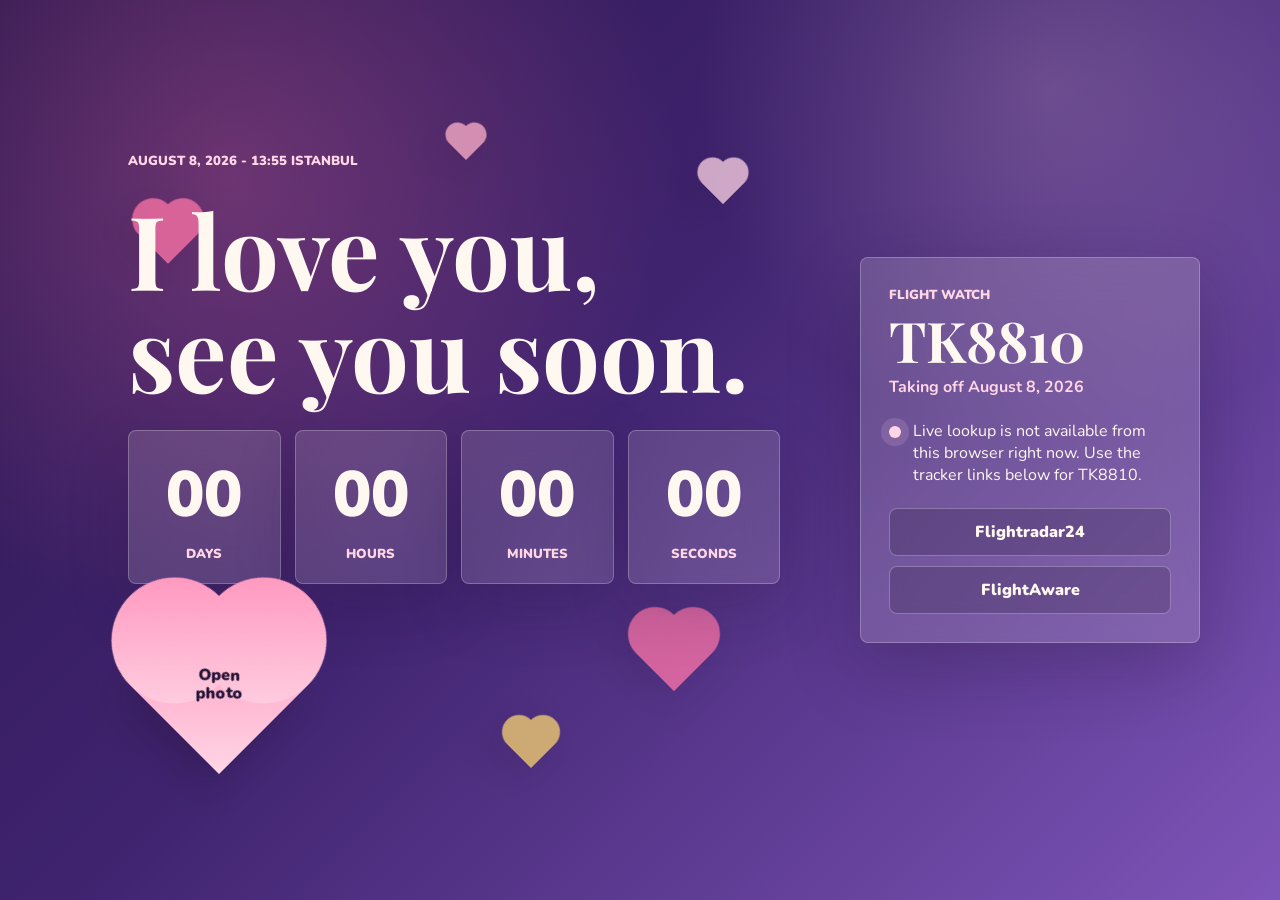
==== index.html @ 8f273aaa "1" ====
<!doctype html>
<html lang="en">
  <head>
    <meta charset="UTF-8" />
    <meta name="viewport" content="width=device-width, initial-scale=1.0" />
    <title>See You Soon</title>
    <link rel="preconnect" href="https://fonts.googleapis.com" />
    <link rel="preconnect" href="https://fonts.gstatic.com" crossorigin />
    <link
      href="https://fonts.googleapis.com/css2?family=Nunito:wght@400;700;900&family=Playfair+Display:wght@700&display=swap"
      rel="stylesheet"
    />
    <link rel="stylesheet" href="styles.css" />
  </head>
  <body>
    <main class="page-shell">
      <section class="countdown-section" aria-labelledby="main-title">
        <div class="heart-field" aria-hidden="true">
          <span class="floating-heart heart-one"></span>
          <span class="floating-heart heart-two"></span>
          <span class="floating-heart heart-three"></span>
          <span class="floating-heart heart-four"></span>
          <span class="floating-heart heart-five"></span>
          <span class="floating-heart heart-six"></span>
        </div>

        <p class="eyebrow">August 8, 2026 - 13:55 Istanbul</p>
        <h1 id="main-title">I love you, see you soon.</h1>

        <div class="countdown" aria-live="polite">
          <div class="time-box">
            <span id="days">00</span>
            <small>Days</small>
          </div>
          <div class="time-box">
            <span id="hours">00</span>
            <small>Hours</small>
          </div>
          <div class="time-box">
            <span id="minutes">00</span>
            <small>Minutes</small>
          </div>
          <div class="time-box">
            <span id="seconds">00</span>
            <small>Seconds</small>
          </div>
        </div>

        <a class="photo-heart-button" href="src/image.png" target="_blank" rel="noopener" aria-label="Open our photo">
          <span>Open photo</span>
        </a>
      </section>

      <section class="flight-panel" aria-labelledby="flight-title">
        <div>
          <p class="eyebrow">Flight watch</p>
          <h2 id="flight-title">TK8810</h2>
          <p class="flight-date">Taking off August 8, 2026</p>
        </div>

        <div class="flight-status">
          <span class="status-dot" id="flight-dot"></span>
          <p id="flight-message">Looking for live flight data...</p>
        </div>

        <div id="flight-details" class="flight-details" hidden></div>

        <div class="flight-actions">
          <a href="https://www.flightradar24.com/data/flights/tk8810" target="_blank" rel="noopener">Flightradar24</a>
          <a href="https://flightaware.com/live/flight/THY8810" target="_blank" rel="noopener">FlightAware</a>
        </div>
      </section>
    </main>

    <script src="script.js"></script>
  </body>
</html>
---- styles.css ----
:root {
  --purple-deep: #3f236f;
  --purple-soft: #7e55b8;
  --violet: #b388ff;
  --rose: #ff74a8;
  --blush: #ffd6e5;
  --cream: #fff8f0;
  --ink: #231335;
  --glass: rgba(255, 248, 240, 0.14);
  --glass-border: rgba(255, 255, 255, 0.24);
}

* {
  box-sizing: border-box;
}

html {
  min-height: 100%;
}

body {
  min-height: 100vh;
  margin: 0;
  color: var(--cream);
  font-family: "Nunito", system-ui, sans-serif;
  background:
    radial-gradient(circle at 18% 20%, rgba(255, 116, 168, 0.28), transparent 28rem),
    radial-gradient(circle at 82% 10%, rgba(255, 214, 229, 0.2), transparent 22rem),
    linear-gradient(135deg, #2c174f 0%, var(--purple-deep) 44%, var(--purple-soft) 100%);
  overflow-x: hidden;
}

a {
  color: inherit;
}

.page-shell {
  width: min(1120px, calc(100% - 32px));
  min-height: 100vh;
  margin: 0 auto;
  padding: 48px 0;
  display: grid;
  grid-template-columns: minmax(0, 1fr) 340px;
  gap: 32px;
  align-items: center;
}

.countdown-section {
  position: relative;
  min-height: 640px;
  padding: 72px 48px;
  display: grid;
  align-content: center;
  gap: 28px;
  isolation: isolate;
}

.heart-field {
  position: absolute;
  inset: 0;
  z-index: -1;
  pointer-events: none;
}

.floating-heart {
  position: absolute;
  width: 42px;
  height: 42px;
  background: var(--rose);
  transform: rotate(45deg);
  opacity: 0.74;
  filter: drop-shadow(0 16px 22px rgba(35, 19, 53, 0.22));
  animation: float-heart 6s ease-in-out infinite;
}

.floating-heart::before,
.floating-heart::after,
.photo-heart-button::before,
.photo-heart-button::after {
  content: "";
  position: absolute;
  width: 100%;
  height: 100%;
  border-radius: 50%;
  background: inherit;
}

.floating-heart::before,
.photo-heart-button::before {
  left: -50%;
}

.floating-heart::after,
.photo-heart-button::after {
  top: -50%;
}

.heart-one {
  left: 9%;
  top: 18%;
}

.heart-two {
  right: 12%;
  top: 12%;
  width: 30px;
  height: 30px;
  background: var(--blush);
  animation-delay: -1.4s;
}

.heart-three {
  left: 19%;
  bottom: 16%;
  width: 28px;
  height: 28px;
  background: var(--violet);
  animation-delay: -2.2s;
}

.heart-four {
  right: 17%;
  bottom: 19%;
  width: 54px;
  height: 54px;
  animation-delay: -3.8s;
}

.heart-five {
  left: 50%;
  top: 7%;
  width: 24px;
  height: 24px;
  background: #ffb3cb;
  animation-delay: -4.7s;
}

.heart-six {
  left: 58%;
  bottom: 8%;
  width: 34px;
  height: 34px;
  background: #f8d46f;
  animation-delay: -2.9s;
}

.eyebrow {
  margin: 0;
  color: var(--blush);
  font-size: 0.82rem;
  font-weight: 900;
  letter-spacing: 0;
  text-transform: uppercase;
}

h1,
h2 {
  margin: 0;
  font-family: "Playfair Display", Georgia, serif;
  line-height: 1;
}

h1 {
  max-width: 760px;
  font-size: clamp(3.25rem, 8vw, 7.8rem);
  text-wrap: balance;
}

.countdown {
  width: min(720px, 100%);
  display: grid;
  grid-template-columns: repeat(4, minmax(0, 1fr));
  gap: 14px;
}

.time-box {
  min-height: 132px;
  padding: 20px 12px;
  display: grid;
  place-items: center;
  gap: 6px;
  border: 1px solid var(--glass-border);
  border-radius: 8px;
  background: var(--glass);
  box-shadow: 0 22px 60px rgba(35, 19, 53, 0.22);
  backdrop-filter: blur(18px);
}

.time-box span {
  font-size: clamp(2rem, 5vw, 4.25rem);
  font-weight: 900;
  font-variant-numeric: tabular-nums;
}

.time-box small {
  color: var(--blush);
  font-size: 0.82rem;
  font-weight: 900;
  text-transform: uppercase;
}

.photo-heart-button {
  position: relative;
  width: 126px;
  height: 126px;
  margin-left: 28px;
  margin-top: 10px;
  display: grid;
  place-items: center;
  color: var(--ink);
  font-weight: 900;
  text-align: center;
  text-decoration: none;
  background: linear-gradient(135deg, #ff8fba, #ffd6e5);
  transform: rotate(45deg);
  box-shadow: 0 18px 42px rgba(35, 19, 53, 0.34);
  transition:
    transform 180ms ease,
    box-shadow 180ms ease;
}

.photo-heart-button span {
  position: relative;
  z-index: 1;
  width: 78px;
  transform: rotate(-45deg);
  line-height: 1.1;
}

.photo-heart-button:hover {
  transform: rotate(45deg) translateY(-4px) scale(1.03);
  box-shadow: 0 24px 54px rgba(35, 19, 53, 0.42);
}

.flight-panel {
  padding: 28px;
  display: grid;
  gap: 22px;
  border: 1px solid var(--glass-border);
  border-radius: 8px;
  background: rgba(255, 248, 240, 0.16);
  box-shadow: 0 24px 70px rgba(35, 19, 53, 0.28);
  backdrop-filter: blur(20px);
}

.flight-panel h2 {
  margin-top: 8px;
  font-size: 3.5rem;
}

.flight-date {
  margin: 8px 0 0;
  color: var(--blush);
  font-weight: 700;
}

.flight-status {
  display: grid;
  grid-template-columns: 12px 1fr;
  gap: 12px;
  align-items: start;
}

.flight-status p,
.flight-details p {
  margin: 0;
}

.status-dot {
  width: 12px;
  height: 12px;
  margin-top: 6px;
  border-radius: 50%;
  background: #f8d46f;
  box-shadow: 0 0 0 8px rgba(248, 212, 111, 0.16);
}

.status-dot.live {
  background: #7dffb2;
  box-shadow: 0 0 0 8px rgba(125, 255, 178, 0.16);
}

.status-dot.quiet {
  background: var(--blush);
  box-shadow: 0 0 0 8px rgba(255, 214, 229, 0.14);
}

.flight-details {
  padding: 16px;
  border-radius: 8px;
  color: var(--ink);
  background: rgba(255, 248, 240, 0.86);
}

.flight-actions {
  display: grid;
  grid-template-columns: 1fr;
  gap: 10px;
}

.flight-actions a {
  padding: 12px 14px;
  border: 1px solid rgba(255, 255, 255, 0.28);
  border-radius: 8px;
  color: var(--cream);
  font-weight: 900;
  text-align: center;
  text-decoration: none;
  background: rgba(35, 19, 53, 0.22);
}

@keyframes float-heart {
  0%,
  100% {
    translate: 0 0;
  }

  50% {
    translate: 0 -22px;
  }
}

@media (max-width: 900px) {
  .page-shell {
    grid-template-columns: 1fr;
    align-items: stretch;
  }

  .countdown-section {
    min-height: auto;
    padding: 44px 0 28px;
  }

  .flight-panel {
    margin-bottom: 12px;
  }
}

@media (max-width: 620px) {
  .page-shell {
    width: min(100% - 24px, 1120px);
    padding: 28px 0;
  }

  h1 {
    font-size: clamp(2.75rem, 16vw, 4.25rem);
  }

  .countdown {
    grid-template-columns: repeat(2, minmax(0, 1fr));
  }

  .time-box {
    min-height: 112px;
  }

  .photo-heart-button {
    width: 108px;
    height: 108px;
    margin-left: 24px;
  }
}
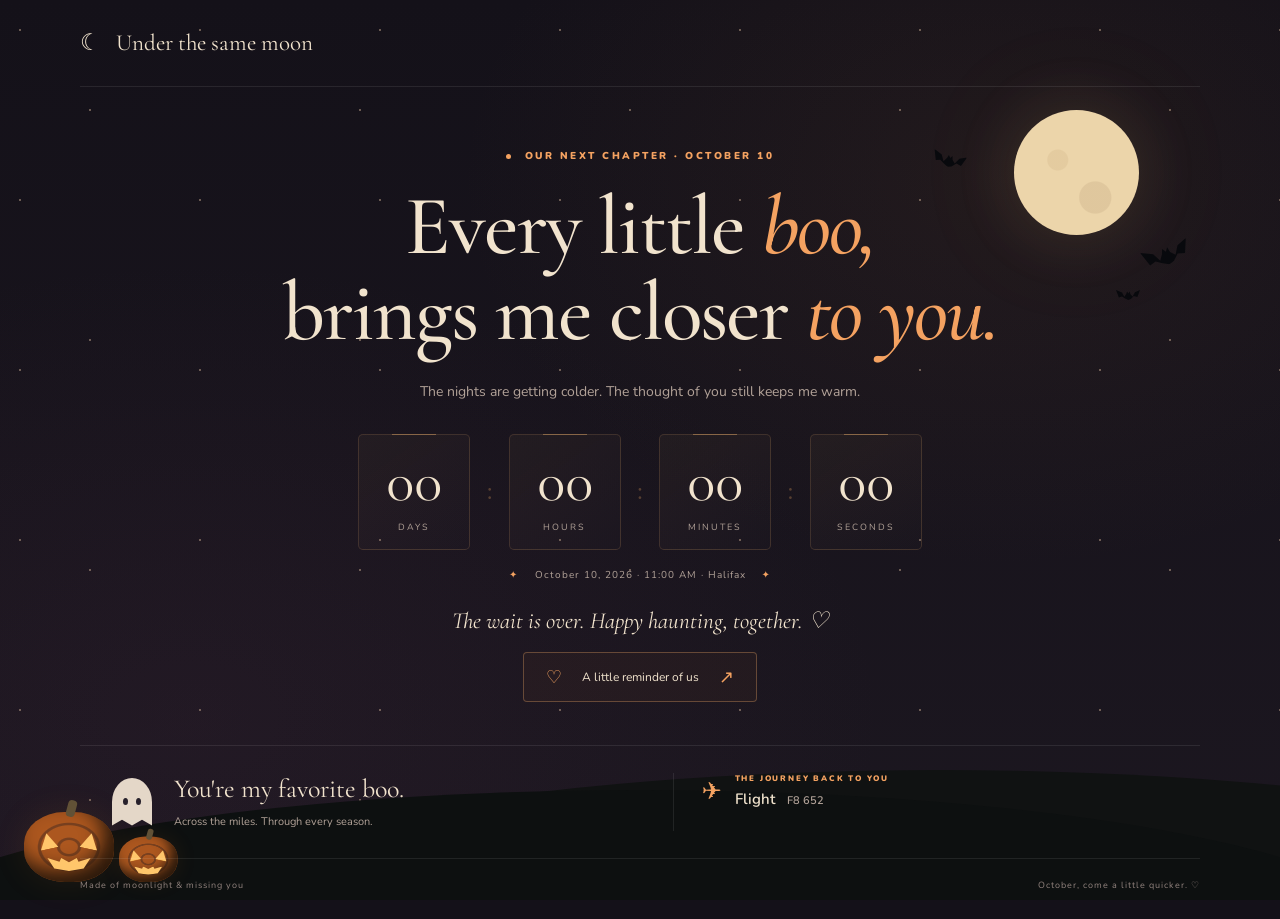
==== commit 17fa8553: "hallowen update" ====
--- a/index.html
+++ b/index.html
@@ -1,77 +1,42 @@
 <!doctype html>
 <html lang="en">
-  <head>
-    <meta charset="UTF-8" />
-    <meta name="viewport" content="width=device-width, initial-scale=1.0" />
-    <title>See You Soon</title>
-    <link rel="preconnect" href="https://fonts.googleapis.com" />
-    <link rel="preconnect" href="https://fonts.gstatic.com" crossorigin />
-    <link
-      href="https://fonts.googleapis.com/css2?family=Nunito:wght@400;700;900&family=Playfair+Display:wght@700&display=swap"
-      rel="stylesheet"
-    />
-    <link rel="stylesheet" href="styles.css" />
-  </head>
-  <body>
-    <main class="page-shell">
-      <section class="countdown-section" aria-labelledby="main-title">
-        <div class="heart-field" aria-hidden="true">
-          <span class="floating-heart heart-one"></span>
-          <span class="floating-heart heart-two"></span>
-          <span class="floating-heart heart-three"></span>
-          <span class="floating-heart heart-four"></span>
-          <span class="floating-heart heart-five"></span>
-          <span class="floating-heart heart-six"></span>
-        </div>
+<head>
+  <meta charset="UTF-8" />
+  <meta name="viewport" content="width=device-width, initial-scale=1.0" />
+  <meta name="theme-color" content="#141119" />
+  <title>Under the Same Moon · See You Soon</title>
+  <link rel="preconnect" href="https://fonts.googleapis.com" />
+  <link rel="preconnect" href="https://fonts.gstatic.com" crossorigin />
+  <link href="https://fonts.googleapis.com/css2?family=Cormorant+Garamond:ital,wght@0,500;0,600;1,500;1,600&family=Nunito:wght@400;600;700;900&display=swap" rel="stylesheet" />
+  <link rel="stylesheet" href="styles.css" />
+</head>
+<body>
+  <div class="night-sky" aria-hidden="true"><div class="moon"></div><span class="bat bat-one"></span><span class="bat bat-two"></span><span class="bat bat-three"></span><div class="hills"></div></div>
+  <div class="surprise" aria-hidden="true"><div class="surprise-photo"><img src="src/image2.png" alt="" /><span>Boo! Miss you. ♡</span></div></div>
+  <main class="page-shell">
+    <header class="site-header"><a href="#main-title" class="wordmark">☾ &nbsp; Under the same moon</a></header>
+    <section class="countdown-section" aria-labelledby="main-title">
+      <p class="eyebrow"><span></span> Our next chapter · October 10</p>
+      <h1 id="main-title">Every little <em>boo,</em><br />brings me closer <i>to you.</i></h1>
+      <p class="intro">The nights are getting colder.<br class="mobile-break" /> The thought of you still keeps me warm.</p>
+      <div class="countdown" role="timer" aria-label="Time until we are together">
+        <div class="time-box"><span id="days">00</span><small>Days</small></div><b aria-hidden="true">:</b>
+        <div class="time-box"><span id="hours">00</span><small>Hours</small></div><b aria-hidden="true">:</b>
+        <div class="time-box"><span id="minutes">00</span><small>Minutes</small></div><b aria-hidden="true">:</b>
+        <div class="time-box"><span id="seconds">00</span><small>Seconds</small></div>
+      </div>
+      <p class="reunion-date"><span>✦</span> <time datetime="2026-10-10T11:00:00-03:00">October 10, 2026 · 11:00 AM · Halifax</time> <span>✦</span></p>
+      <p id="reunion-message" class="love-note" aria-live="polite">I love you. See you so very soon.</p>
+      <a class="photo-button" href="src/image.png" target="_blank" rel="noopener"><span>♡</span> A little reminder of us <span>↗</span></a>
+    </section>
+    <section class="bottom-row" aria-label="A note and flight information">
+      <div class="season-note"><span class="little-ghost" aria-hidden="true"><i></i></span><div><p>You're my favorite boo.</p><small>Across the miles. Through every season.</small></div></div>
+      <section class="flight-panel" aria-labelledby="flight-title"><div class="flight-heading"><span aria-hidden="true">✈</span><div><p class="eyebrow">The journey back to you</p><h2 id="flight-title">Flight <span>F8 652</span></h2></div></div></section>
+    </section>
+    <footer><span>Made of moonlight & missing you</span><span>October, come a little quicker. ♡</span></footer>
+  </main>
+  <div class="pumpkin-patch" aria-hidden="true"><div class="pumpkin"><i></i><b></b></div><div class="pumpkin small"><i></i><b></b></div><div class="grass"></div></div>
+  <script src="script.js"></script>
+</body>
+</html>
 
-        <p class="eyebrow">August 8, 2026 - 13:55 Istanbul</p>
-        <h1 id="main-title">I love you, see you soon.</h1>
-
-        <div class="countdown" aria-live="polite">
-          <div class="time-box">
-            <span id="days">00</span>
-            <small>Days</small>
-          </div>
-          <div class="time-box">
-            <span id="hours">00</span>
-            <small>Hours</small>
-          </div>
-          <div class="time-box">
-            <span id="minutes">00</span>
-            <small>Minutes</small>
-          </div>
-          <div class="time-box">
-            <span id="seconds">00</span>
-            <small>Seconds</small>
-          </div>
-        </div>
-
-        <a class="photo-heart-button" href="src/image.png" target="_blank" rel="noopener" aria-label="Open our photo">
-          <span>Open photo</span>
-        </a>
-      </section>
-
-      <section class="flight-panel" aria-labelledby="flight-title">
-        <div>
-          <p class="eyebrow">Flight watch</p>
-          <h2 id="flight-title">TK8810</h2>
-          <p class="flight-date">Taking off August 8, 2026</p>
-        </div>
-
-        <div class="flight-status">
-          <span class="status-dot" id="flight-dot"></span>
-          <p id="flight-message">Looking for live flight data...</p>
-        </div>
-
-        <div id="flight-details" class="flight-details" hidden></div>
-
-        <div class="flight-actions">
-          <a href="https://www.flightradar24.com/data/flights/tk8810" target="_blank" rel="noopener">Flightradar24</a>
-          <a href="https://flightaware.com/live/flight/THY8810" target="_blank" rel="noopener">FlightAware</a>
-        </div>
-      </section>
-    </main>
-
-    <script src="script.js"></script>
-  </body>
-</html>
--- a/styles.css
+++ b/styles.css
@@ -1,362 +1,529 @@
 :root {
-  --purple-deep: #3f236f;
-  --purple-soft: #7e55b8;
-  --violet: #b388ff;
-  --rose: #ff74a8;
-  --blush: #ffd6e5;
-  --cream: #fff8f0;
-  --ink: #231335;
-  --glass: rgba(255, 248, 240, 0.14);
-  --glass-border: rgba(255, 255, 255, 0.24);
+  --bg:#141119;
+  --cream:#f1e3cd;
+  --muted:#b2a298;
+  --orange:#f4a261;
+  --line:#ffffff16}
+
+* {
+  box-sizing:border-box}
+html {
+  min-height:100%;
+  scroll-behavior:smooth}
+body {
+  margin:0;
+  min-height:100vh;
+  background:var(--bg);
+  color:var(--cream);
+  font-family:Nunito,system-ui,sans-serif;
+  overflow-x:hidden}
+a {
+  color:inherit}
+a:focus-visible {
+  outline:2px solid var(--orange);
+  outline-offset:6px}
+.night-sky {
+  position:fixed;
+  inset:0;
+  pointer-events:none;
+  overflow:hidden;
+  z-index:-1;
+  background:radial-gradient(ellipse at 78% 20%,#65432a28,transparent 38%),radial-gradient(ellipse at 15% 80%,#59304b20,transparent 45%),linear-gradient(#141119,#1c1720)}
+.night-sky:before {
+  content:"";
+  position:absolute;
+  inset:0;
+  opacity:.4;
+  background-image:radial-gradient(1px 1px at 20px 30px,#ebc8a6 90%,transparent),radial-gradient(1px 1px at 90px 110px,#ebc8a6 90%,transparent);
+  background-size:180px 170px,270px 230px}
+.moon {
+  position:absolute;
+  top:110px;
+  right:11%;
+  width:125px;
+  height:125px;
+  border-radius:50%;
+  background:radial-gradient(circle at 35% 40%,#d4b88b55 0 9%,transparent 10%),radial-gradient(circle at 65% 70%,#bda17b44 0 13%,transparent 14%),#ecd5aa;
+  box-shadow:0 0 65px #e9bf7722,0 0 140px #e9bf7712}
+.bat {
+  position:absolute;
+  width:48px;
+  height:20px;
+  background:#08090d;
+  clip-path:polygon(0 0,25% 26%,35% 68%,43% 38%,46% 15%,52% 34%,57% 15%,60% 42%,69% 64%,79% 22%,100% 0,89% 70%,74% 61%,62% 90%,51% 100%,38% 84%,25% 65%,12% 75%);
+  animation:bat-drift 7s ease-in-out infinite}
+.bat-one {
+  right:7%;
+  top:245px;
+  rotate:-18deg}
+.bat-two {
+  right:24%;
+  top:150px;
+  scale:.7;
+  rotate:15deg;
+  animation-delay:-2s}
+.bat-three {
+  right:10%;
+  top:285px;
+  scale:.5;
+  animation-delay:-4s}
+.hills {
+  position:absolute;
+  bottom:-190px;
+  left:-10%;
+  width:120%;
+  height:300px;
+  border-radius:50%;
+  background:#0d1010;
+  box-shadow:300px -20px 0 #101212}
+.page-shell {
+  width:min(1120px,calc(100% - 80px));
+  margin:auto}
+.site-header {
+  display:flex;
+  justify-content:space-between;
+  align-items:center;
+  padding:29px 0;
+  border-bottom:1px solid var(--line)}
+.wordmark {
+  text-decoration:none;
+  font-family:'Cormorant Garamond',Georgia,serif;
+  font-size:23px}
+.season-label {
+  color:var(--muted);
+  font-size:11px;
+  letter-spacing:1.2px}
+.countdown-section {
+  text-align:center;
+  position:relative;
+  padding:62px 0 43px}
+.eyebrow {
+  font-size:10px;
+  font-weight:900;
+  letter-spacing:2.5px;
+  text-transform:uppercase;
+  color:var(--orange);
+  margin:0 0 21px}
+.eyebrow>span {
+  display:inline-block;
+  width:5px;
+  height:5px;
+  border-radius:50%;
+  background:var(--orange);
+  vertical-align:middle;
+  margin-right:8px}
+h1 {
+  font-family:'Cormorant Garamond',Georgia,serif;
+  font-weight:500;
+  font-size:clamp(52px,6.8vw,84px);
+  line-height:1.02;
+  letter-spacing:-2px;
+  margin:0}
+h1 em,h1 i {
+  color:var(--orange);
+  font-weight:500}
+.intro {
+  color:var(--muted);
+  font-size:14px;
+  line-height:1.8;
+  margin:24px 0 29px}
+.mobile-break {
+  display:none}
+.countdown {
+  display:flex;
+  justify-content:center;
+  align-items:center;
+  gap:16px}
+.time-box {
+  width:112px;
+  min-height:116px;
+  border:1px solid #d59f6830;
+  border-radius:5px;
+  background:linear-gradient(145deg,#edb4740c,#ffffff02);
+  display:flex;
+  flex-direction:column;
+  justify-content:center;
+  position:relative}
+.time-box:before {
+  content:"";
+  position:absolute;
+  top:-1px;
+  left:30%;
+  width:40%;
+  height:1px;
+  background:#e6ac6970}
+.time-box span {
+  font-family:'Cormorant Garamond',Georgia,serif;
+  font-size:58px;
+  font-variant-numeric:tabular-nums;
+  line-height:1.1}
+.time-box small {
+  color:var(--muted);
+  font-size:9px;
+  letter-spacing:2px;
+  text-transform:uppercase;
+  margin-top:8px}
+.countdown>b {
+  font-family:Georgia,serif;
+  color:#c0885360;
+  font-size:23px;
+  font-weight:400}
+.reunion-date {
+  font-size:10px;
+  letter-spacing:1px;
+  color:var(--muted);
+  margin:18px 0 25px}
+.reunion-date>span {
+  color:var(--orange);
+  margin:0 12px}
+.love-note {
+  font-family:'Cormorant Garamond',Georgia,serif;
+  font-style:italic;
+  font-size:23px;
+  margin:0 0 17px}
+.photo-button {
+  display:inline-flex;
+  align-items:center;
+  gap:20px;
+  border:1px solid #e9a56855;
+  border-radius:4px;
+  background:#c87f2e0d;
+  padding:12px 22px;
+  font-size:12px;
+  text-decoration:none;
+  transition:background .2s,transform .2s}
+.photo-button:hover {
+  background:#c87f2e25;
+  transform:translateY(-2px)}
+.photo-button span {
+  color:var(--orange);
+  font-size:18px}
+.bottom-row {
+  border-top:1px solid var(--line);
+  display:grid;
+  grid-template-columns:1fr 1fr;
+  gap:65px;
+  padding:27px 0}
+.season-note {
+  display:flex;
+  gap:22px;
+  align-items:center;
+  padding-left:32px}
+.season-note p {
+  font-family:'Cormorant Garamond',Georgia,serif;
+  font-size:26px;
+  margin:0 0 5px}
+.season-note small {
+  font-size:11px;
+  color:var(--muted)}
+.little-ghost {
+  display:block;
+  flex-shrink:0;
+  position:relative;
+  width:40px;
+  height:48px;
+  background:#e4d7c8;
+  border-radius:50% 50% 0 0;
+  clip-path:polygon(0 0,100% 0,100% 100%,75% 88%,50% 100%,25% 88%,0 100%);
+  animation:bat-drift 5s ease-in-out infinite}
+.little-ghost:before,.little-ghost:after {
+  content:"";
+  position:absolute;
+  top:20px;
+  width:5px;
+  height:7px;
+  border-radius:50%;
+  background:#27202b}
+.little-ghost:before {
+  left:11px}
+.little-ghost:after {
+  right:11px}
+.flight-panel {
+  padding:0 0 0 28px;
+  border-left:1px solid var(--line)}
+.flight-heading {
+  display:flex;
+  gap:13px;
+  align-items:center}
+.flight-heading>span {
+  color:var(--orange);
+  font-size:24px}
+.flight-heading .eyebrow {
+  font-size:8px;
+  letter-spacing:1.8px;
+  margin:0 0 5px}
+h2 {
+  font-size:15px;
+  font-weight:600;
+  margin:0}
+h2 span {
+  color:var(--muted);
+  font-size:11px;
+  margin-left:8px}
+.flight-status {
+  display:flex;
+  gap:9px;
+  align-items:baseline;
+  margin:12px 0 10px}
+.flight-status p {
+  font-size:10px;
+  line-height:1.6;
+  color:var(--muted);
+  margin:0}
+.status-dot {
+  width:5px;
+  height:5px;
+  flex-shrink:0;
+  border-radius:50%;
+  background:var(--orange)}
+.status-dot.live {
+  background:#a2cf88}
+.flight-actions {
+  display:flex;
+  gap:22px}
+.flight-actions a {
+  font-size:10px;
+  text-underline-offset:4px;
+  color:#dbc4ac}
+.flight-details {
+  font-size:11px;
+  color:var(--muted)}
+footer {
+  border-top:1px solid var(--line);
+  padding:20px 0 28px;
+  display:flex;
+  justify-content:space-between;
+  color:#93847f;
+  font-size:9px;
+  letter-spacing:1px}
+.pumpkin-patch {
+  position:fixed;
+  bottom:18px;
+  left:24px;
+  pointer-events:none;
+  z-index:-1;
+  display:flex;
+  align-items:end;
+  gap:5px}
+.pumpkin {
+  position:relative;
+  width:90px;
+  height:70px;
+  border-radius:45%;
+  background:repeating-radial-gradient(ellipse at center,#ac571f 0 13%,#78401f 15% 18%,#ac571f 20% 30%);
+  box-shadow:inset -10px -12px 20px #29180b,0 0 35px #ed842018}
+.pumpkin:before {
+  content:"";
+  position:absolute;
+  top:-12px;
+  left:43px;
+  width:9px;
+  height:17px;
+  background:#615136;
+  border-radius:4px;
+  rotate:15deg}
+.pumpkin i:before,.pumpkin i:after {
+  content:"";
+  position:absolute;
+  top:21px;
+  width:18px;
+  height:16px;
+  background:#ffc66b;
+  clip-path:polygon(50% 0,100% 100%,0 100%);
+  filter:drop-shadow(0 0 5px orange)}
+.pumpkin i:before {
+  left:15px;
+  rotate:-12deg}
+.pumpkin i:after {
+  right:15px;
+  rotate:12deg}
+.pumpkin b {
+  position:absolute;
+  left:26%;
+  top:46px;
+  width:48%;
+  height:13px;
+  background:#ffc66b;
+  clip-path:polygon(0 0,28% 28%,32% 0,50% 32%,68% 0,72% 28%,100% 0,84% 80%,50% 100%,16% 80%)}
+.pumpkin.small {
+  scale:.65;
+  transform-origin:bottom left;
+  margin-right:-30px}
+.surprise {
+  position:fixed;
+  right:20px;
+  bottom:25px;
+  width:140px;
+  z-index:5;
+  pointer-events:none;
+  visibility:hidden}
+.surprise.play {
+  animation:apparition 20s both}
+.surprise-photo {
+  padding:7px 7px 10px;
+  background:#ede0c9;
+  border:1px solid #efb877;
+  border-radius:5px;
+  box-shadow:0 0 30px #e6954733;
+  rotate:7deg}
+.surprise img {
+  display:block;
+  width:100%;
+  height:120px;
+  object-fit:cover;
+  border-radius:2px}
+.surprise span {
+  display:block;
+  text-align:center;
+  color:#4b302c;
+  font-family:'Cormorant Garamond',Georgia,serif;
+  font-size:18px;
+  margin-top:7px}
+@keyframes apparition {
+  0% {
+  visibility:visible;
+  opacity:0;
+  transform:translate(170px,70px) rotate(-180deg) scale(.2)}
+18%,28% {
+  opacity:1;
+  transform:translate(0,-12px) rotate(8deg) scale(1)}
+40% {
+  transform:translate(0,0) rotate(-6deg)}
+57% {
+  transform:translate(0,-14px) rotate(5deg)}
+78% {
+  opacity:1;
+  transform:translate(0,0) rotate(-5deg)}
+100% {
+  visibility:hidden;
+  opacity:0;
+  transform:translate(170px,40px) rotate(180deg) scale(.3)}
+}
+@keyframes bat-drift {
+  0%,100% {
+  translate:0 0}
+50% {
+  translate:0 -10px}
 }
 
-* {
-  box-sizing: border-box;
+@media(min-width:1500px) {
+  .countdown-section {
+  padding-top:90px;
+  padding-bottom:65px}
+}
+@media(max-width:800px) {
+  .moon {
+  right:-25px;
+  top:120px;
+  width:95px;
+  height:95px;
+  opacity:.5}
+.page-shell {
+  width:calc(100% - 40px)}
+.season-label {
+  display:none}
+.countdown-section {
+  padding-top:52px}
+h1 {
+  font-size:65px}
+.bottom-row {
+  gap:25px}
+.season-note {
+  padding-left:0}
+.pumpkin-patch {
+  opacity:.5;
+  left:-15px}
+.surprise {
+  width:115px;
+  right:12px;
+  bottom:14px}
+.surprise img {
+  height:95px}
+.surprise span {
+  font-size:15px}
+}
+@media(max-width:540px) {
+  .wordmark {
+  font-size:21px}
+.site-header {
+  padding:23px 0}
+.countdown-section {
+  padding:43px 0 32px}
+h1 {
+  font-size:clamp(42px,11.5vw,62px);
+  letter-spacing:-1.5px}
+.eyebrow {
+  font-size:9px;
+  letter-spacing:2px}
+.intro {
+  font-size:12px;
+  margin:20px 0 24px}
+.mobile-break {
+  display:block}
+.countdown {
+  gap:7px}
+.time-box {
+  width:calc((100% - 54px)/4);
+  min-height:96px}
+.time-box span {
+  font-size:44px}
+.time-box small {
+  font-size:8px;
+  letter-spacing:1px}
+.countdown>b {
+  font-size:17px}
+.reunion-date {
+  font-size:9px;
+  letter-spacing:0}
+.reunion-date>span {
+  margin:0 5px}
+.bottom-row {
+  grid-template-columns:1fr;
+  gap:25px}
+.season-note {
+  justify-content:center;
+  padding:4px 0}
+.flight-panel {
+  border-left:0;
+  border-top:1px solid var(--line);
+  padding:22px 12px 0}
+.flight-status p {
+  font-size:11px}
+footer {
+  gap:12px;
+  flex-direction:column;
+  text-align:center;
+  padding-bottom:65px}
+.pumpkin-patch {
+  position:absolute;
+  top:820px;
+  bottom:auto;
+  opacity:.4}
+.moon {
+  top:105px;
+  right:-45px}
+.bat-one {
+  top:200px}
+.bat-two {
+  top:115px;
+  right:15%}
+.bat-three {
+  top:233px}
+.surprise {
+  width:100px}
+.surprise img {
+  height:85px}
 }
 
-html {
-  min-height: 100%;
+@media(prefers-reduced-motion:reduce) {
+  html {
+  scroll-behavior:auto}
+*,*:before,*:after {
+  animation:none!important;
+  transition:none!important}
+.surprise {
+  display:none}
 }
 
-body {
-  min-height: 100vh;
-  margin: 0;
-  color: var(--cream);
-  font-family: "Nunito", system-ui, sans-serif;
-  background:
-    radial-gradient(circle at 18% 20%, rgba(255, 116, 168, 0.28), transparent 28rem),
-    radial-gradient(circle at 82% 10%, rgba(255, 214, 229, 0.2), transparent 22rem),
-    linear-gradient(135deg, #2c174f 0%, var(--purple-deep) 44%, var(--purple-soft) 100%);
-  overflow-x: hidden;
-}
 
-a {
-  color: inherit;
-}
 
-.page-shell {
-  width: min(1120px, calc(100% - 32px));
-  min-height: 100vh;
-  margin: 0 auto;
-  padding: 48px 0;
-  display: grid;
-  grid-template-columns: minmax(0, 1fr) 340px;
-  gap: 32px;
-  align-items: center;
-}
-
-.countdown-section {
-  position: relative;
-  min-height: 640px;
-  padding: 72px 48px;
-  display: grid;
-  align-content: center;
-  gap: 28px;
-  isolation: isolate;
-}
-
-.heart-field {
-  position: absolute;
-  inset: 0;
-  z-index: -1;
-  pointer-events: none;
-}
-
-.floating-heart {
-  position: absolute;
-  width: 42px;
-  height: 42px;
-  background: var(--rose);
-  transform: rotate(45deg);
-  opacity: 0.74;
-  filter: drop-shadow(0 16px 22px rgba(35, 19, 53, 0.22));
-  animation: float-heart 6s ease-in-out infinite;
-}
-
-.floating-heart::before,
-.floating-heart::after,
-.photo-heart-button::before,
-.photo-heart-button::after {
-  content: "";
-  position: absolute;
-  width: 100%;
-  height: 100%;
-  border-radius: 50%;
-  background: inherit;
-}
-
-.floating-heart::before,
-.photo-heart-button::before {
-  left: -50%;
-}
-
-.floating-heart::after,
-.photo-heart-button::after {
-  top: -50%;
-}
-
-.heart-one {
-  left: 9%;
-  top: 18%;
-}
-
-.heart-two {
-  right: 12%;
-  top: 12%;
-  width: 30px;
-  height: 30px;
-  background: var(--blush);
-  animation-delay: -1.4s;
-}
-
-.heart-three {
-  left: 19%;
-  bottom: 16%;
-  width: 28px;
-  height: 28px;
-  background: var(--violet);
-  animation-delay: -2.2s;
-}
-
-.heart-four {
-  right: 17%;
-  bottom: 19%;
-  width: 54px;
-  height: 54px;
-  animation-delay: -3.8s;
-}
-
-.heart-five {
-  left: 50%;
-  top: 7%;
-  width: 24px;
-  height: 24px;
-  background: #ffb3cb;
-  animation-delay: -4.7s;
-}
-
-.heart-six {
-  left: 58%;
-  bottom: 8%;
-  width: 34px;
-  height: 34px;
-  background: #f8d46f;
-  animation-delay: -2.9s;
-}
-
-.eyebrow {
-  margin: 0;
-  color: var(--blush);
-  font-size: 0.82rem;
-  font-weight: 900;
-  letter-spacing: 0;
-  text-transform: uppercase;
-}
-
-h1,
-h2 {
-  margin: 0;
-  font-family: "Playfair Display", Georgia, serif;
-  line-height: 1;
-}
-
-h1 {
-  max-width: 760px;
-  font-size: clamp(3.25rem, 8vw, 7.8rem);
-  text-wrap: balance;
-}
-
-.countdown {
-  width: min(720px, 100%);
-  display: grid;
-  grid-template-columns: repeat(4, minmax(0, 1fr));
-  gap: 14px;
-}
-
-.time-box {
-  min-height: 132px;
-  padding: 20px 12px;
-  display: grid;
-  place-items: center;
-  gap: 6px;
-  border: 1px solid var(--glass-border);
-  border-radius: 8px;
-  background: var(--glass);
-  box-shadow: 0 22px 60px rgba(35, 19, 53, 0.22);
-  backdrop-filter: blur(18px);
-}
-
-.time-box span {
-  font-size: clamp(2rem, 5vw, 4.25rem);
-  font-weight: 900;
-  font-variant-numeric: tabular-nums;
-}
-
-.time-box small {
-  color: var(--blush);
-  font-size: 0.82rem;
-  font-weight: 900;
-  text-transform: uppercase;
-}
-
-.photo-heart-button {
-  position: relative;
-  width: 126px;
-  height: 126px;
-  margin-left: 28px;
-  margin-top: 10px;
-  display: grid;
-  place-items: center;
-  color: var(--ink);
-  font-weight: 900;
-  text-align: center;
-  text-decoration: none;
-  background: linear-gradient(135deg, #ff8fba, #ffd6e5);
-  transform: rotate(45deg);
-  box-shadow: 0 18px 42px rgba(35, 19, 53, 0.34);
-  transition:
-    transform 180ms ease,
-    box-shadow 180ms ease;
-}
-
-.photo-heart-button span {
-  position: relative;
-  z-index: 1;
-  width: 78px;
-  transform: rotate(-45deg);
-  line-height: 1.1;
-}
-
-.photo-heart-button:hover {
-  transform: rotate(45deg) translateY(-4px) scale(1.03);
-  box-shadow: 0 24px 54px rgba(35, 19, 53, 0.42);
-}
-
-.flight-panel {
-  padding: 28px;
-  display: grid;
-  gap: 22px;
-  border: 1px solid var(--glass-border);
-  border-radius: 8px;
-  background: rgba(255, 248, 240, 0.16);
-  box-shadow: 0 24px 70px rgba(35, 19, 53, 0.28);
-  backdrop-filter: blur(20px);
-}
-
-.flight-panel h2 {
-  margin-top: 8px;
-  font-size: 3.5rem;
-}
-
-.flight-date {
-  margin: 8px 0 0;
-  color: var(--blush);
-  font-weight: 700;
-}
-
-.flight-status {
-  display: grid;
-  grid-template-columns: 12px 1fr;
-  gap: 12px;
-  align-items: start;
-}
-
-.flight-status p,
-.flight-details p {
-  margin: 0;
-}
-
-.status-dot {
-  width: 12px;
-  height: 12px;
-  margin-top: 6px;
-  border-radius: 50%;
-  background: #f8d46f;
-  box-shadow: 0 0 0 8px rgba(248, 212, 111, 0.16);
-}
-
-.status-dot.live {
-  background: #7dffb2;
-  box-shadow: 0 0 0 8px rgba(125, 255, 178, 0.16);
-}
-
-.status-dot.quiet {
-  background: var(--blush);
-  box-shadow: 0 0 0 8px rgba(255, 214, 229, 0.14);
-}
-
-.flight-details {
-  padding: 16px;
-  border-radius: 8px;
-  color: var(--ink);
-  background: rgba(255, 248, 240, 0.86);
-}
-
-.flight-actions {
-  display: grid;
-  grid-template-columns: 1fr;
-  gap: 10px;
-}
-
-.flight-actions a {
-  padding: 12px 14px;
-  border: 1px solid rgba(255, 255, 255, 0.28);
-  border-radius: 8px;
-  color: var(--cream);
-  font-weight: 900;
-  text-align: center;
-  text-decoration: none;
-  background: rgba(35, 19, 53, 0.22);
-}
-
-@keyframes float-heart {
-  0%,
-  100% {
-    translate: 0 0;
-  }
-
-  50% {
-    translate: 0 -22px;
-  }
-}
-
-@media (max-width: 900px) {
-  .page-shell {
-    grid-template-columns: 1fr;
-    align-items: stretch;
-  }
-
-  .countdown-section {
-    min-height: auto;
-    padding: 44px 0 28px;
-  }
-
-  .flight-panel {
-    margin-bottom: 12px;
-  }
-}
-
-@media (max-width: 620px) {
-  .page-shell {
-    width: min(100% - 24px, 1120px);
-    padding: 28px 0;
-  }
-
-  h1 {
-    font-size: clamp(2.75rem, 16vw, 4.25rem);
-  }
-
-  .countdown {
-    grid-template-columns: repeat(2, minmax(0, 1fr));
-  }
-
-  .time-box {
-    min-height: 112px;
-  }
-
-  .photo-heart-button {
-    width: 108px;
-    height: 108px;
-    margin-left: 24px;
-  }
-}
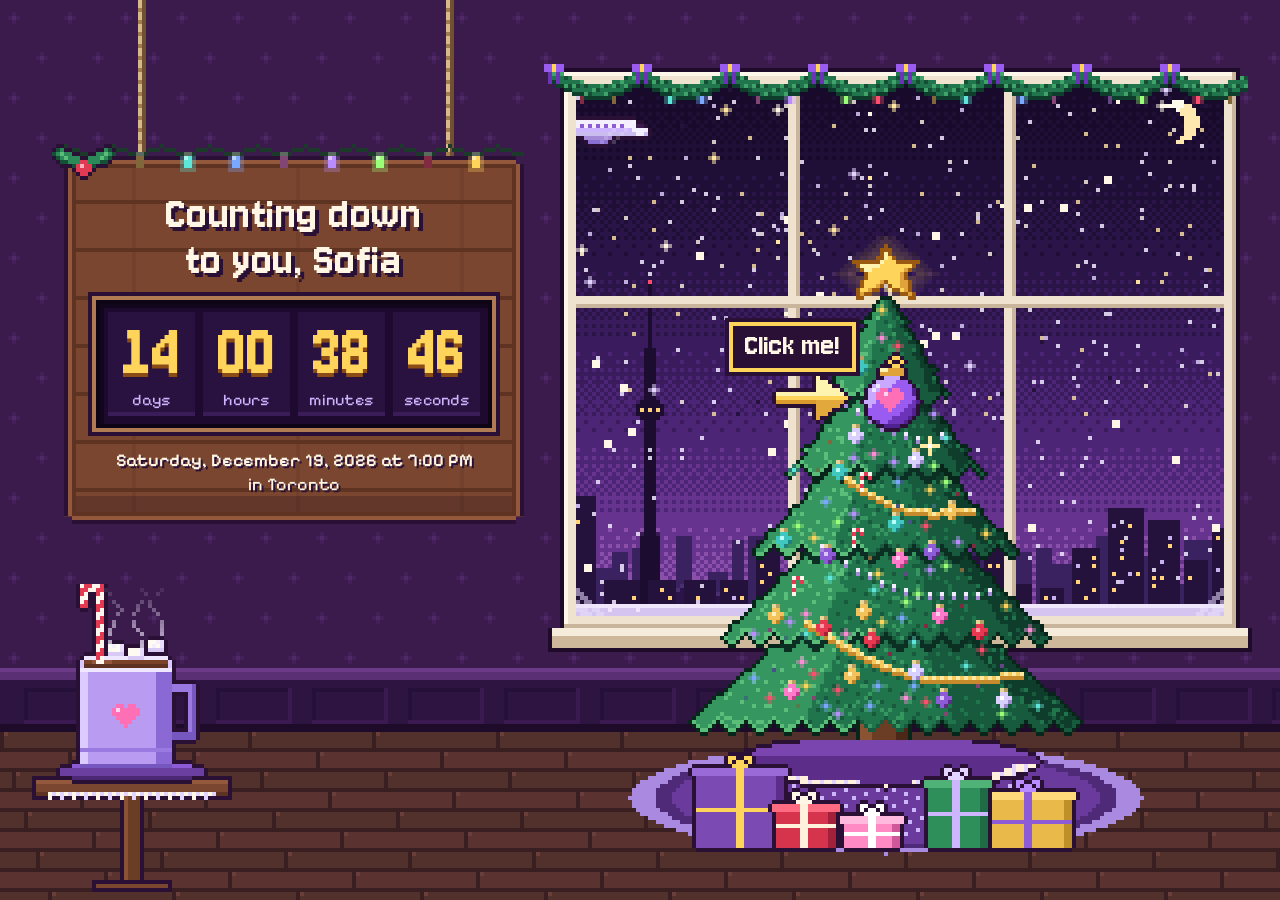
==== commit 9dd7c440: "Redesign countdown as a pixel Christmas room for Sofia Counts down to Dec 19, 2026, 7:00 PM in Toron" ====
--- a/index.html
+++ b/index.html
@@ -3,40 +3,67 @@
 <head>
   <meta charset="UTF-8" />
   <meta name="viewport" content="width=device-width, initial-scale=1.0" />
-  <meta name="theme-color" content="#141119" />
-  <title>Under the Same Moon · See You Soon</title>
+  <meta name="theme-color" content="#2a1035" />
+  <title>Counting down to you, Sofia</title>
+  <meta name="description" content="A little pixel Christmas world counting down to December 19 in Toronto." />
+  <link rel="icon" href="data:image/svg+xml,%3Csvg xmlns='http://www.w3.org/2000/svg' viewBox='0 0 8 8' shape-rendering='crispEdges'%3E%3Crect x='3' y='0' width='2' height='1' fill='%23ffd45a'/%3E%3Crect x='2' y='1' width='4' height='1' fill='%238e5bd6'/%3E%3Crect x='1' y='2' width='6' height='4' fill='%238e5bd6'/%3E%3Crect x='2' y='6' width='4' height='1' fill='%238e5bd6'/%3E%3Crect x='2' y='2' width='1' height='2' fill='%23cdb6ff'/%3E%3C/svg%3E" />
   <link rel="preconnect" href="https://fonts.googleapis.com" />
   <link rel="preconnect" href="https://fonts.gstatic.com" crossorigin />
-  <link href="https://fonts.googleapis.com/css2?family=Cormorant+Garamond:ital,wght@0,500;0,600;1,500;1,600&family=Nunito:wght@400;600;700;900&display=swap" rel="stylesheet" />
+  <link href="https://fonts.googleapis.com/css2?family=Jersey+10&family=Pixelify+Sans:wght@400;600&display=swap" rel="stylesheet" />
   <link rel="stylesheet" href="styles.css" />
 </head>
 <body>
-  <div class="night-sky" aria-hidden="true"><div class="moon"></div><span class="bat bat-one"></span><span class="bat bat-two"></span><span class="bat bat-three"></span><div class="hills"></div></div>
-  <div class="surprise" aria-hidden="true"><div class="surprise-photo"><img src="src/image2.png" alt="" /><span>Boo! Miss you. ♡</span></div></div>
-  <main class="page-shell">
-    <header class="site-header"><a href="#main-title" class="wordmark">☾ &nbsp; Under the same moon</a></header>
-    <section class="countdown-section" aria-labelledby="main-title">
-      <p class="eyebrow"><span></span> Our next chapter · October 10</p>
-      <h1 id="main-title">Every little <em>boo,</em><br />brings me closer <i>to you.</i></h1>
-      <p class="intro">The nights are getting colder.<br class="mobile-break" /> The thought of you still keeps me warm.</p>
-      <div class="countdown" role="timer" aria-label="Time until we are together">
-        <div class="time-box"><span id="days">00</span><small>Days</small></div><b aria-hidden="true">:</b>
-        <div class="time-box"><span id="hours">00</span><small>Hours</small></div><b aria-hidden="true">:</b>
-        <div class="time-box"><span id="minutes">00</span><small>Minutes</small></div><b aria-hidden="true">:</b>
-        <div class="time-box"><span id="seconds">00</span><small>Seconds</small></div>
+  <main class="scene" id="scene">
+    <!-- The room, window, sky, skyline, snow and plane are drawn here. -->
+    <canvas class="layer-bg" id="bg" aria-hidden="true"></canvas>
+
+    <section class="sign" id="sign" aria-labelledby="sign-title">
+      <canvas class="sign-lights" id="sign-lights" aria-hidden="true"></canvas>
+      <div class="sign-face">
+        <h1 id="sign-title">Counting down to you, Sofia</h1>
+        <div class="display" id="display" role="timer" aria-label="Time left until December 19">
+          <div class="unit"><span class="num" id="days">--</span><span class="lbl">days</span></div>
+          <div class="unit"><span class="num" id="hours">--</span><span class="lbl">hours</span></div>
+          <div class="unit"><span class="num" id="minutes">--</span><span class="lbl">minutes</span></div>
+          <div class="unit"><span class="num" id="seconds">--</span><span class="lbl">seconds</span></div>
+        </div>
+        <p class="finale" id="finale" hidden>You’re finally here! 💜</p>
+        <p class="date"><time datetime="2026-12-19T19:00:00-05:00">Saturday, December 19, 2026 at 7:00 PM</time><br />in Toronto</p>
       </div>
-      <p class="reunion-date"><span>✦</span> <time datetime="2026-10-10T11:00:00-03:00">October 10, 2026 · 11:00 AM · Halifax</time> <span>✦</span></p>
-      <p id="reunion-message" class="love-note" aria-live="polite">I love you. See you so very soon.</p>
-      <a class="photo-button" href="src/image.png" target="_blank" rel="noopener"><span>♡</span> A little reminder of us <span>↗</span></a>
+      <canvas class="sign-holly" id="sign-holly" aria-hidden="true"></canvas>
     </section>
-    <section class="bottom-row" aria-label="A note and flight information">
-      <div class="season-note"><span class="little-ghost" aria-hidden="true"><i></i></span><div><p>You're my favorite boo.</p><small>Across the miles. Through every season.</small></div></div>
-      <section class="flight-panel" aria-labelledby="flight-title"><div class="flight-heading"><span aria-hidden="true">✈</span><div><p class="eyebrow">The journey back to you</p><h2 id="flight-title">Flight <span>F8 652</span></h2></div></div></section>
-    </section>
-    <footer><span>Made of moonlight & missing you</span><span>October, come a little quicker. ♡</span></footer>
+
+    <div class="tree" id="tree">
+      <canvas id="tree-canvas" aria-hidden="true"></canvas>
+      <canvas class="sparkles" id="sparkles" aria-hidden="true"></canvas>
+      <button class="ornament" id="ornament" type="button" aria-haspopup="dialog" aria-controls="surprise">
+        <canvas id="ornament-canvas" aria-hidden="true"></canvas>
+        <span class="sr-only">Open your Christmas surprise</span>
+      </button>
+    </div>
+
+    <div class="hint" id="hint" aria-hidden="true">
+      <span class="hint-text">Click me!</span>
+      <canvas id="arrow-canvas"></canvas>
+    </div>
+
+    <canvas class="mug" id="mug" aria-hidden="true"></canvas>
   </main>
-  <div class="pumpkin-patch" aria-hidden="true"><div class="pumpkin"><i></i><b></b></div><div class="pumpkin small"><i></i><b></b></div><div class="grass"></div></div>
+
+  <canvas class="fx" id="fx" aria-hidden="true"></canvas>
+
+  <dialog class="gift" id="surprise" aria-labelledby="gift-title">
+    <div class="gift-box">
+      <button class="gift-close" id="gift-close" type="button" aria-label="Close surprise">✕</button>
+      <figure class="gift-photo">
+        <img src="src/clickable.jpg" width="1200" height="1600" alt="Sofia smiling in sunglasses on a sunny drive" decoding="async" />
+      </figure>
+      <p class="gift-title" id="gift-title">A little Christmas surprise for you 💜</p>
+      <a class="play" href="game.html">Play Sofia’s Christmas Run →</a>
+    </div>
+  </dialog>
+
+  <script src="pixel.js"></script>
   <script src="script.js"></script>
 </body>
 </html>
-
--- a/styles.css
+++ b/styles.css
@@ -1,529 +1,355 @@
+/* Counting down to you, Sofia — pixel Christmas room
+   --s is the size of one art pixel in CSS pixels; script.js picks it to fit the screen. */
 :root {
-  --bg:#141119;
-  --cream:#f1e3cd;
-  --muted:#b2a298;
-  --orange:#f4a261;
-  --line:#ffffff16}
-
-* {
-  box-sizing:border-box}
-html {
-  min-height:100%;
-  scroll-behavior:smooth}
+  --s: 3px;
+  --plum-night: #2a1035;
+  --plum: #3b1a4c;
+  --plum-deep: #1e0a2e;
+  --violet: #8e5bd6;
+  --lavender: #cdb6ff;
+  --cream: #fff6e6;
+  --gold: #ffd45a;
+  --gold-deep: #9a5a12;
+  --wood: #7a4630;
+  --wood-dark: #5e3322;
+  --wood-light: #94593d;
+  --outline: #2a1035;
+  --display: 'Jersey 10', 'Pixelify Sans', ui-monospace, monospace;
+  --text: 'Pixelify Sans', ui-monospace, monospace;
+  color-scheme: dark;
+}
+
+* { box-sizing: border-box; }
+[hidden] { display: none !important; }
+
+html, body { margin: 0; }
+
 body {
-  margin:0;
-  min-height:100vh;
-  background:var(--bg);
-  color:var(--cream);
-  font-family:Nunito,system-ui,sans-serif;
-  overflow-x:hidden}
-a {
-  color:inherit}
-a:focus-visible {
-  outline:2px solid var(--orange);
-  outline-offset:6px}
-.night-sky {
-  position:fixed;
-  inset:0;
-  pointer-events:none;
-  overflow:hidden;
-  z-index:-1;
-  background:radial-gradient(ellipse at 78% 20%,#65432a28,transparent 38%),radial-gradient(ellipse at 15% 80%,#59304b20,transparent 45%),linear-gradient(#141119,#1c1720)}
-.night-sky:before {
-  content:"";
-  position:absolute;
-  inset:0;
-  opacity:.4;
-  background-image:radial-gradient(1px 1px at 20px 30px,#ebc8a6 90%,transparent),radial-gradient(1px 1px at 90px 110px,#ebc8a6 90%,transparent);
-  background-size:180px 170px,270px 230px}
-.moon {
-  position:absolute;
-  top:110px;
-  right:11%;
-  width:125px;
-  height:125px;
-  border-radius:50%;
-  background:radial-gradient(circle at 35% 40%,#d4b88b55 0 9%,transparent 10%),radial-gradient(circle at 65% 70%,#bda17b44 0 13%,transparent 14%),#ecd5aa;
-  box-shadow:0 0 65px #e9bf7722,0 0 140px #e9bf7712}
-.bat {
-  position:absolute;
-  width:48px;
-  height:20px;
-  background:#08090d;
-  clip-path:polygon(0 0,25% 26%,35% 68%,43% 38%,46% 15%,52% 34%,57% 15%,60% 42%,69% 64%,79% 22%,100% 0,89% 70%,74% 61%,62% 90%,51% 100%,38% 84%,25% 65%,12% 75%);
-  animation:bat-drift 7s ease-in-out infinite}
-.bat-one {
-  right:7%;
-  top:245px;
-  rotate:-18deg}
-.bat-two {
-  right:24%;
-  top:150px;
-  scale:.7;
-  rotate:15deg;
-  animation-delay:-2s}
-.bat-three {
-  right:10%;
-  top:285px;
-  scale:.5;
-  animation-delay:-4s}
-.hills {
-  position:absolute;
-  bottom:-190px;
-  left:-10%;
-  width:120%;
-  height:300px;
-  border-radius:50%;
-  background:#0d1010;
-  box-shadow:300px -20px 0 #101212}
-.page-shell {
-  width:min(1120px,calc(100% - 80px));
-  margin:auto}
-.site-header {
-  display:flex;
-  justify-content:space-between;
-  align-items:center;
-  padding:29px 0;
-  border-bottom:1px solid var(--line)}
-.wordmark {
-  text-decoration:none;
-  font-family:'Cormorant Garamond',Georgia,serif;
-  font-size:23px}
-.season-label {
-  color:var(--muted);
-  font-size:11px;
-  letter-spacing:1.2px}
-.countdown-section {
-  text-align:center;
-  position:relative;
-  padding:62px 0 43px}
-.eyebrow {
-  font-size:10px;
-  font-weight:900;
-  letter-spacing:2.5px;
-  text-transform:uppercase;
-  color:var(--orange);
-  margin:0 0 21px}
-.eyebrow>span {
-  display:inline-block;
-  width:5px;
-  height:5px;
-  border-radius:50%;
-  background:var(--orange);
-  vertical-align:middle;
-  margin-right:8px}
-h1 {
-  font-family:'Cormorant Garamond',Georgia,serif;
-  font-weight:500;
-  font-size:clamp(52px,6.8vw,84px);
-  line-height:1.02;
-  letter-spacing:-2px;
-  margin:0}
-h1 em,h1 i {
-  color:var(--orange);
-  font-weight:500}
-.intro {
-  color:var(--muted);
-  font-size:14px;
-  line-height:1.8;
-  margin:24px 0 29px}
-.mobile-break {
-  display:none}
-.countdown {
-  display:flex;
-  justify-content:center;
-  align-items:center;
-  gap:16px}
-.time-box {
-  width:112px;
-  min-height:116px;
-  border:1px solid #d59f6830;
-  border-radius:5px;
-  background:linear-gradient(145deg,#edb4740c,#ffffff02);
-  display:flex;
-  flex-direction:column;
-  justify-content:center;
-  position:relative}
-.time-box:before {
-  content:"";
-  position:absolute;
-  top:-1px;
-  left:30%;
-  width:40%;
-  height:1px;
-  background:#e6ac6970}
-.time-box span {
-  font-family:'Cormorant Garamond',Georgia,serif;
-  font-size:58px;
-  font-variant-numeric:tabular-nums;
-  line-height:1.1}
-.time-box small {
-  color:var(--muted);
-  font-size:9px;
-  letter-spacing:2px;
-  text-transform:uppercase;
-  margin-top:8px}
-.countdown>b {
-  font-family:Georgia,serif;
-  color:#c0885360;
-  font-size:23px;
-  font-weight:400}
-.reunion-date {
-  font-size:10px;
-  letter-spacing:1px;
-  color:var(--muted);
-  margin:18px 0 25px}
-.reunion-date>span {
-  color:var(--orange);
-  margin:0 12px}
-.love-note {
-  font-family:'Cormorant Garamond',Georgia,serif;
-  font-style:italic;
-  font-size:23px;
-  margin:0 0 17px}
-.photo-button {
-  display:inline-flex;
-  align-items:center;
-  gap:20px;
-  border:1px solid #e9a56855;
-  border-radius:4px;
-  background:#c87f2e0d;
-  padding:12px 22px;
-  font-size:12px;
-  text-decoration:none;
-  transition:background .2s,transform .2s}
-.photo-button:hover {
-  background:#c87f2e25;
-  transform:translateY(-2px)}
-.photo-button span {
-  color:var(--orange);
-  font-size:18px}
-.bottom-row {
-  border-top:1px solid var(--line);
-  display:grid;
-  grid-template-columns:1fr 1fr;
-  gap:65px;
-  padding:27px 0}
-.season-note {
-  display:flex;
-  gap:22px;
-  align-items:center;
-  padding-left:32px}
-.season-note p {
-  font-family:'Cormorant Garamond',Georgia,serif;
-  font-size:26px;
-  margin:0 0 5px}
-.season-note small {
-  font-size:11px;
-  color:var(--muted)}
-.little-ghost {
-  display:block;
-  flex-shrink:0;
-  position:relative;
-  width:40px;
-  height:48px;
-  background:#e4d7c8;
-  border-radius:50% 50% 0 0;
-  clip-path:polygon(0 0,100% 0,100% 100%,75% 88%,50% 100%,25% 88%,0 100%);
-  animation:bat-drift 5s ease-in-out infinite}
-.little-ghost:before,.little-ghost:after {
-  content:"";
-  position:absolute;
-  top:20px;
-  width:5px;
-  height:7px;
-  border-radius:50%;
-  background:#27202b}
-.little-ghost:before {
-  left:11px}
-.little-ghost:after {
-  right:11px}
-.flight-panel {
-  padding:0 0 0 28px;
-  border-left:1px solid var(--line)}
-.flight-heading {
-  display:flex;
-  gap:13px;
-  align-items:center}
-.flight-heading>span {
-  color:var(--orange);
-  font-size:24px}
-.flight-heading .eyebrow {
-  font-size:8px;
-  letter-spacing:1.8px;
-  margin:0 0 5px}
-h2 {
-  font-size:15px;
-  font-weight:600;
-  margin:0}
-h2 span {
-  color:var(--muted);
-  font-size:11px;
-  margin-left:8px}
-.flight-status {
-  display:flex;
-  gap:9px;
-  align-items:baseline;
-  margin:12px 0 10px}
-.flight-status p {
-  font-size:10px;
-  line-height:1.6;
-  color:var(--muted);
-  margin:0}
-.status-dot {
-  width:5px;
-  height:5px;
-  flex-shrink:0;
-  border-radius:50%;
-  background:var(--orange)}
-.status-dot.live {
-  background:#a2cf88}
-.flight-actions {
-  display:flex;
-  gap:22px}
-.flight-actions a {
-  font-size:10px;
-  text-underline-offset:4px;
-  color:#dbc4ac}
-.flight-details {
-  font-size:11px;
-  color:var(--muted)}
-footer {
-  border-top:1px solid var(--line);
-  padding:20px 0 28px;
-  display:flex;
-  justify-content:space-between;
-  color:#93847f;
-  font-size:9px;
-  letter-spacing:1px}
-.pumpkin-patch {
-  position:fixed;
-  bottom:18px;
-  left:24px;
-  pointer-events:none;
-  z-index:-1;
-  display:flex;
-  align-items:end;
-  gap:5px}
-.pumpkin {
-  position:relative;
-  width:90px;
-  height:70px;
-  border-radius:45%;
-  background:repeating-radial-gradient(ellipse at center,#ac571f 0 13%,#78401f 15% 18%,#ac571f 20% 30%);
-  box-shadow:inset -10px -12px 20px #29180b,0 0 35px #ed842018}
-.pumpkin:before {
-  content:"";
-  position:absolute;
-  top:-12px;
-  left:43px;
-  width:9px;
-  height:17px;
-  background:#615136;
-  border-radius:4px;
-  rotate:15deg}
-.pumpkin i:before,.pumpkin i:after {
-  content:"";
-  position:absolute;
-  top:21px;
-  width:18px;
-  height:16px;
-  background:#ffc66b;
-  clip-path:polygon(50% 0,100% 100%,0 100%);
-  filter:drop-shadow(0 0 5px orange)}
-.pumpkin i:before {
-  left:15px;
-  rotate:-12deg}
-.pumpkin i:after {
-  right:15px;
-  rotate:12deg}
-.pumpkin b {
-  position:absolute;
-  left:26%;
-  top:46px;
-  width:48%;
-  height:13px;
-  background:#ffc66b;
-  clip-path:polygon(0 0,28% 28%,32% 0,50% 32%,68% 0,72% 28%,100% 0,84% 80%,50% 100%,16% 80%)}
-.pumpkin.small {
-  scale:.65;
-  transform-origin:bottom left;
-  margin-right:-30px}
-.surprise {
-  position:fixed;
-  right:20px;
-  bottom:25px;
-  width:140px;
-  z-index:5;
-  pointer-events:none;
-  visibility:hidden}
-.surprise.play {
-  animation:apparition 20s both}
-.surprise-photo {
-  padding:7px 7px 10px;
-  background:#ede0c9;
-  border:1px solid #efb877;
-  border-radius:5px;
-  box-shadow:0 0 30px #e6954733;
-  rotate:7deg}
-.surprise img {
-  display:block;
-  width:100%;
-  height:120px;
-  object-fit:cover;
-  border-radius:2px}
-.surprise span {
-  display:block;
-  text-align:center;
-  color:#4b302c;
-  font-family:'Cormorant Garamond',Georgia,serif;
-  font-size:18px;
-  margin-top:7px}
-@keyframes apparition {
-  0% {
-  visibility:visible;
-  opacity:0;
-  transform:translate(170px,70px) rotate(-180deg) scale(.2)}
-18%,28% {
-  opacity:1;
-  transform:translate(0,-12px) rotate(8deg) scale(1)}
-40% {
-  transform:translate(0,0) rotate(-6deg)}
-57% {
-  transform:translate(0,-14px) rotate(5deg)}
-78% {
-  opacity:1;
-  transform:translate(0,0) rotate(-5deg)}
-100% {
-  visibility:hidden;
-  opacity:0;
-  transform:translate(170px,40px) rotate(180deg) scale(.3)}
-}
-@keyframes bat-drift {
-  0%,100% {
-  translate:0 0}
-50% {
-  translate:0 -10px}
-}
-
-@media(min-width:1500px) {
-  .countdown-section {
-  padding-top:90px;
-  padding-bottom:65px}
-}
-@media(max-width:800px) {
-  .moon {
-  right:-25px;
-  top:120px;
-  width:95px;
-  height:95px;
-  opacity:.5}
-.page-shell {
-  width:calc(100% - 40px)}
-.season-label {
-  display:none}
-.countdown-section {
-  padding-top:52px}
-h1 {
-  font-size:65px}
-.bottom-row {
-  gap:25px}
-.season-note {
-  padding-left:0}
-.pumpkin-patch {
-  opacity:.5;
-  left:-15px}
-.surprise {
-  width:115px;
-  right:12px;
-  bottom:14px}
-.surprise img {
-  height:95px}
-.surprise span {
-  font-size:15px}
-}
-@media(max-width:540px) {
-  .wordmark {
-  font-size:21px}
-.site-header {
-  padding:23px 0}
-.countdown-section {
-  padding:43px 0 32px}
-h1 {
-  font-size:clamp(42px,11.5vw,62px);
-  letter-spacing:-1.5px}
-.eyebrow {
-  font-size:9px;
-  letter-spacing:2px}
-.intro {
-  font-size:12px;
-  margin:20px 0 24px}
-.mobile-break {
-  display:block}
-.countdown {
-  gap:7px}
-.time-box {
-  width:calc((100% - 54px)/4);
-  min-height:96px}
-.time-box span {
-  font-size:44px}
-.time-box small {
-  font-size:8px;
-  letter-spacing:1px}
-.countdown>b {
-  font-size:17px}
-.reunion-date {
-  font-size:9px;
-  letter-spacing:0}
-.reunion-date>span {
-  margin:0 5px}
-.bottom-row {
-  grid-template-columns:1fr;
-  gap:25px}
-.season-note {
-  justify-content:center;
-  padding:4px 0}
-.flight-panel {
-  border-left:0;
-  border-top:1px solid var(--line);
-  padding:22px 12px 0}
-.flight-status p {
-  font-size:11px}
-footer {
-  gap:12px;
-  flex-direction:column;
-  text-align:center;
-  padding-bottom:65px}
-.pumpkin-patch {
-  position:absolute;
-  top:820px;
-  bottom:auto;
-  opacity:.4}
-.moon {
-  top:105px;
-  right:-45px}
-.bat-one {
-  top:200px}
-.bat-two {
-  top:115px;
-  right:15%}
-.bat-three {
-  top:233px}
-.surprise {
-  width:100px}
-.surprise img {
-  height:85px}
-}
-
-@media(prefers-reduced-motion:reduce) {
-  html {
-  scroll-behavior:auto}
-*,*:before,*:after {
-  animation:none!important;
-  transition:none!important}
-.surprise {
-  display:none}
-}
-
-
-
+  background: var(--plum);
+  color: var(--cream);
+  font-family: var(--text);
+  overflow-x: hidden;
+  -webkit-font-smoothing: none;
+}
+
+html.modal-open, html.modal-open body { overflow: hidden; }
+
+canvas { display: block; image-rendering: pixelated; image-rendering: crisp-edges; }
+
+.sr-only {
+  position: absolute; width: 1px; height: 1px; padding: 0; margin: -1px;
+  overflow: hidden; clip: rect(0 0 0 0); white-space: nowrap; border: 0;
+}
+
+.scene {
+  position: relative;
+  width: 100%;
+  min-height: 100vh;
+  overflow: hidden;
+}
+
+.layer-bg { position: absolute; inset: 0 auto auto 0; }
+
+/* ---------- The wooden countdown sign ---------- */
+.sign {
+  position: absolute;
+  z-index: 3;
+  container-type: inline-size;
+  --notch: calc(var(--s) * 2);
+}
+
+/* two twisted ropes up to the ceiling */
+.sign::before, .sign::after {
+  content: '';
+  position: absolute;
+  bottom: 100%;
+  width: var(--s);
+  height: var(--rope, 40px);
+  background: repeating-linear-gradient(to bottom, #d8b98a 0 calc(var(--s) * 2), #a37c4f calc(var(--s) * 2) calc(var(--s) * 3));
+  box-shadow: var(--s) 0 0 #6f5132;
+}
+.sign::before { left: 16%; }
+.sign::after { right: 16%; }
+
+.sign-lights { position: absolute; left: 0; z-index: 2; pointer-events: none; }
+
+.sign-holly { position: absolute; z-index: 2; left: calc(var(--s) * -3); top: calc(var(--s) * -3); pointer-events: none; }
+
+.sign-face {
+  position: relative;
+  padding: calc(var(--s) * 9) calc(var(--s) * 7) calc(var(--s) * 7);
+  text-align: center;
+  background-color: var(--wood);
+  background-image:
+    repeating-linear-gradient(to bottom, transparent 0 calc(var(--s) * 11), var(--wood-dark) calc(var(--s) * 11) calc(var(--s) * 12)),
+    repeating-linear-gradient(to right, transparent 0 calc(var(--s) * 17), rgba(0, 0, 0, .07) calc(var(--s) * 17) calc(var(--s) * 18), transparent calc(var(--s) * 18) calc(var(--s) * 41));
+  box-shadow:
+    inset 0 0 0 var(--s) var(--outline),
+    inset 0 0 0 calc(var(--s) * 2) var(--wood-light),
+    inset 0 0 0 calc(var(--s) * 3) var(--wood-dark),
+    inset 0 calc(var(--s) * -4) 0 calc(var(--s) * 3) rgba(30, 10, 20, .25);
+  clip-path: polygon(
+    0 var(--notch), var(--notch) var(--notch), var(--notch) 0,
+    calc(100% - var(--notch)) 0, calc(100% - var(--notch)) var(--notch), 100% var(--notch),
+    100% calc(100% - var(--notch)), calc(100% - var(--notch)) calc(100% - var(--notch)), calc(100% - var(--notch)) 100%,
+    var(--notch) 100%, var(--notch) calc(100% - var(--notch)), 0 calc(100% - var(--notch)));
+}
+
+.sign h1 {
+  margin: 0 0 calc(var(--s) * 4);
+  font-family: var(--display);
+  font-weight: 400;
+  font-size: clamp(30px, 10.5cqi, 60px);
+  line-height: .95;
+  letter-spacing: .01em;
+  color: var(--cream);
+  text-shadow: var(--s) var(--s) 0 var(--outline);
+  text-wrap: balance;
+}
+
+.display {
+  display: grid;
+  grid-template-columns: repeat(4, 1fr);
+  gap: calc(var(--s) * 2);
+  padding: calc(var(--s) * 3);
+  background: var(--plum-deep);
+  box-shadow:
+    inset 0 0 0 var(--s) #0d0416,
+    inset var(--s) var(--s) 0 calc(var(--s) * 1) #12061c,
+    0 0 0 var(--s) #b07a52,
+    0 0 0 calc(var(--s) * 2) var(--outline);
+  margin: 0 calc(var(--s) * 1);
+}
+
+.unit {
+  display: flex;
+  flex-direction: column;
+  align-items: center;
+  padding: calc(var(--s) * 2) 0 calc(var(--s) * 1.5);
+  background: #2a1240;
+  box-shadow: inset 0 calc(var(--s) * -1) 0 #3a1c58;
+}
+
+.num {
+  font-family: var(--display);
+  font-size: clamp(44px, 17cqi, 104px);
+  line-height: .82;
+  color: var(--gold);
+  text-shadow: 0 var(--s) 0 #8a4b14;
+  font-variant-numeric: tabular-nums;
+}
+
+.lbl {
+  margin-top: calc(var(--s) * 1.5);
+  font-size: clamp(13px, 3.5cqi, 18px);
+  color: var(--lavender);
+  letter-spacing: .02em;
+}
+
+.finale {
+  margin: calc(var(--s) * 2) 0 0;
+  padding: calc(var(--s) * 4) calc(var(--s) * 2);
+  font-family: var(--display);
+  font-size: clamp(36px, 12cqi, 76px);
+  line-height: 1;
+  color: var(--gold);
+  text-shadow: var(--s) var(--s) 0 var(--outline);
+  background: var(--plum-deep);
+  box-shadow: 0 0 0 var(--s) #b07a52, 0 0 0 calc(var(--s) * 2) var(--outline);
+}
+.sign.is-here .finale { animation: cheer 1.2s steps(2) infinite; }
+@keyframes cheer { 50% { transform: translateY(calc(var(--s) * -1)); } }
+
+.date {
+  margin: calc(var(--s) * 5) 0 0;
+  font-size: clamp(15px, 3.9cqi, 20px);
+  line-height: 1.35;
+  color: var(--cream);
+  text-shadow: calc(var(--s) * .5) calc(var(--s) * .5) 0 var(--outline);
+}
+.date time { font-weight: 600; }
+
+/* ---------- Tree, ornament, arrow ---------- */
+.tree { position: absolute; z-index: 2; }
+.tree > canvas:first-child { position: relative; }
+.sparkles { position: absolute; pointer-events: none; z-index: 3; }
+
+.ornament {
+  position: absolute;
+  z-index: 4;
+  /* the button is larger than the sprite so it is easy to tap */
+  left: calc(var(--ox) - 12px);
+  top: calc(var(--oy) - 10px);
+  width: calc(var(--ow) + 24px);
+  height: calc(var(--oh) + 20px);
+  min-width: 48px; min-height: 48px;
+  display: grid;
+  place-items: center;
+  padding: 0;
+  border: 0;
+  background: none;
+  cursor: pointer;
+  -webkit-tap-highlight-color: transparent;
+}
+.ornament canvas { animation: sway 2.4s steps(1) infinite; }
+.ornament:hover canvas, .ornament:focus-visible canvas { filter: brightness(1.18) saturate(1.1); }
+.ornament:focus-visible {
+  outline: calc(var(--s)) dashed var(--gold);
+  outline-offset: 0;
+}
+@keyframes sway {
+  0%, 100% { transform: translateY(0); }
+  50% { transform: translateY(var(--s)); }
+}
+
+.hint {
+  position: absolute;
+  z-index: 4;
+  display: flex;
+  flex-direction: column;
+  align-items: flex-end;
+  cursor: pointer;
+  user-select: none;
+}
+.hint canvas { animation: nudge 1s steps(1) infinite; }
+.hint-text {
+  position: absolute;
+  right: 0;
+  bottom: 100%;
+  margin-bottom: calc(var(--s) * 1);
+  padding: calc(var(--s) * 1) calc(var(--s) * 3) calc(var(--s) * 1.5);
+  font-family: var(--display);
+  font-size: max(22px, calc(var(--s) * 8));
+  line-height: 1;
+  white-space: nowrap;
+  color: var(--cream);
+  background: var(--plum-night);
+  box-shadow: 0 0 0 var(--s) var(--gold), 0 0 0 calc(var(--s) * 2) var(--outline);
+}
+@keyframes nudge {
+  0%, 100% { transform: translateX(0); }
+  50% { transform: translateX(calc(var(--s) * 2)); }
+}
+
+.mug { position: absolute; z-index: 5; pointer-events: none; }
+
+.fx { position: fixed; inset: 0 auto auto 0; z-index: 6; pointer-events: none; }
+
+/* ---------- Surprise popup ---------- */
+.gift {
+  width: min(92vw, 520px);
+  max-height: 94vh;
+  max-height: 94dvh;
+  padding: 0;
+  border: 0;
+  background: transparent;
+  color: var(--cream);
+  overflow: visible;
+}
+.gift::backdrop {
+  background-color: rgba(23, 8, 36, .82);
+  background-image: radial-gradient(rgba(205, 182, 255, .14) 1px, transparent 1.5px);
+  background-size: 18px 18px;
+}
+.gift[open] { animation: unwrap .32s steps(3) both; }
+@keyframes unwrap {
+  from { transform: translateY(24px) scale(.94); opacity: 0; }
+  to { transform: none; opacity: 1; }
+}
+
+.gift-box {
+  --gs: 4px;
+  position: relative;
+  display: flex;
+  flex-direction: column;
+  align-items: center;
+  gap: 14px;
+  max-height: inherit;
+  padding: 30px 22px 24px;
+  background-color: #4a2370;
+  box-shadow:
+    inset 0 0 0 var(--gs) #2a1035,
+    inset 0 0 0 calc(var(--gs) * 2) #8e5bd6,
+    inset 0 0 0 calc(var(--gs) * 3) #2a1035,
+    0 0 0 var(--gs) #2a1035,
+    var(--gs) calc(var(--gs) * 3) 0 var(--gs) rgba(10, 2, 20, .55);
+}
+
+.gift-close {
+  position: absolute;
+  top: 8px;
+  right: 8px;
+  width: 48px;
+  height: 48px;
+  display: grid;
+  place-items: center;
+  padding: 0;
+  border: 0;
+  font-family: var(--text);
+  font-size: 22px;
+  font-weight: 600;
+  color: var(--cream);
+  background: #2a1035;
+  box-shadow: inset 0 0 0 4px #cdb6ff, inset 0 0 0 8px #2a1035;
+  cursor: pointer;
+}
+.gift-close:hover { background: #5d2d8a; }
+.gift-close:focus-visible, .play:focus-visible { outline: 4px dashed var(--gold); outline-offset: 4px; }
+
+.gift-photo {
+  margin: 8px 0 0;
+  padding: 10px 10px 12px;
+  background: var(--cream);
+  box-shadow: 0 0 0 4px #2a1035, 6px 6px 0 4px rgba(10, 2, 20, .4);
+  min-height: 0;
+  display: flex;
+}
+.gift-photo img {
+  display: block;
+  width: auto;
+  height: auto;
+  max-width: min(76vw, 400px);
+  max-height: min(52vh, 520px);
+  max-height: min(52dvh, 520px);
+  object-fit: contain;
+  background: #e9dcc6;
+}
+
+.gift-title {
+  margin: 4px 0 0;
+  font-family: var(--display);
+  font-size: clamp(26px, 7vw, 36px);
+  line-height: 1;
+  text-align: center;
+  color: var(--cream);
+  text-shadow: 3px 3px 0 #2a1035;
+}
+
+.play {
+  display: inline-block;
+  padding: 14px 22px 16px;
+  font-family: var(--display);
+  font-size: clamp(24px, 6.4vw, 32px);
+  line-height: 1;
+  color: #2a1035;
+  text-decoration: none;
+  background: var(--gold);
+  box-shadow:
+    inset 0 -6px 0 #d99a2b,
+    inset 0 4px 0 #fff3b0,
+    0 0 0 4px #2a1035,
+    0 8px 0 4px #2a1035;
+  transition: transform .08s steps(1);
+}
+.play:hover { background: #ffe07e; }
+.play:active { transform: translateY(4px); box-shadow: inset 0 -6px 0 #d99a2b, inset 0 4px 0 #fff3b0, 0 0 0 4px #2a1035, 0 4px 0 4px #2a1035; }
+
+@media (max-height: 560px) {
+  .gift-photo img { max-height: 40vh; }
+  .gift-box { gap: 10px; padding-top: 22px; }
+}
+
+/* ---------- Reduced motion ---------- */
+@media (prefers-reduced-motion: reduce) {
+  *, *::before, *::after { animation: none !important; transition: none !important; }
+}
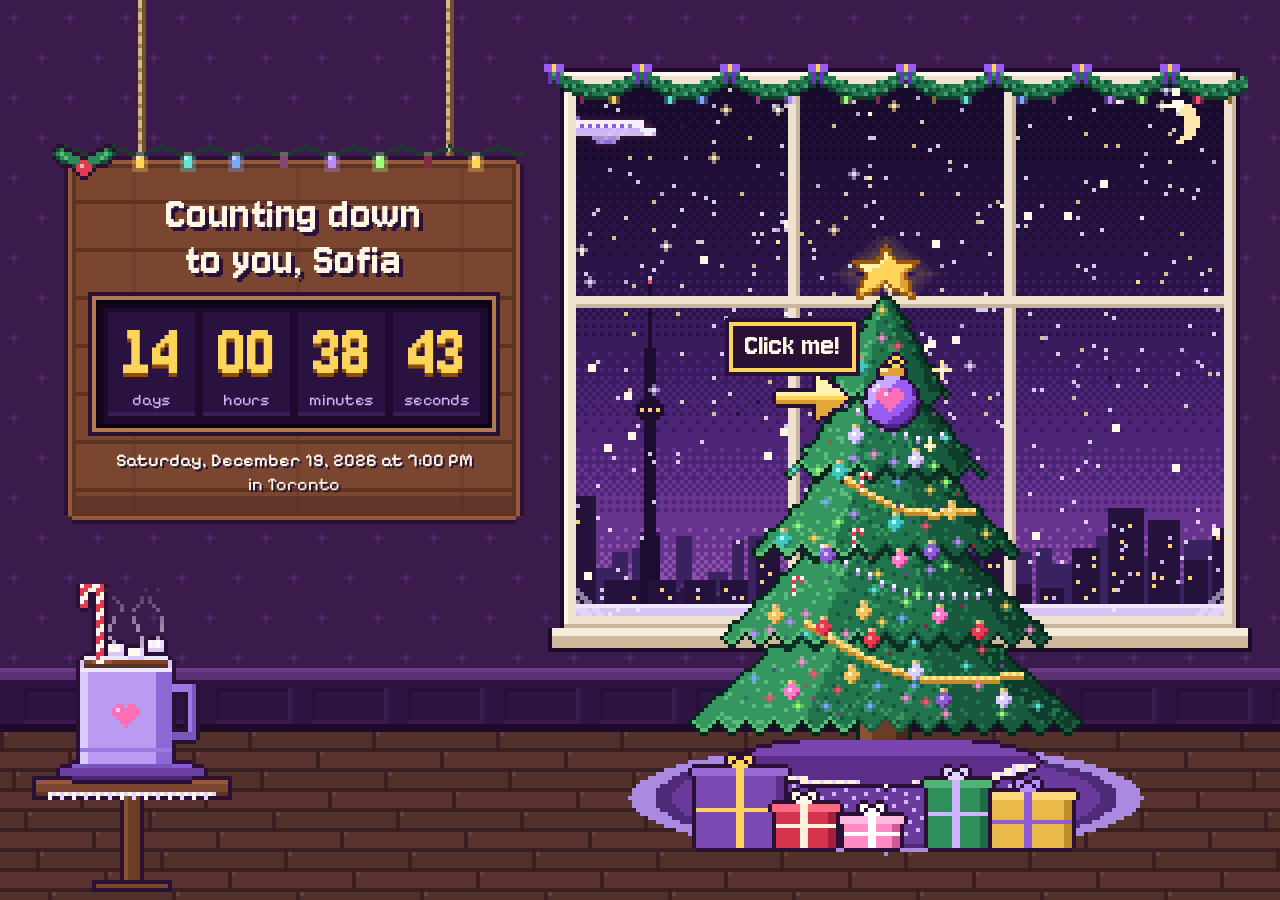
==== commit a7fe902b: "Update index.html" ====
--- a/index.html
+++ b/index.html
@@ -4,7 +4,7 @@
   <meta charset="UTF-8" />
   <meta name="viewport" content="width=device-width, initial-scale=1.0" />
   <meta name="theme-color" content="#2a1035" />
-  <title>Counting down to you, Sofia</title>
+  <title>For Soficito</title>
   <meta name="description" content="A little pixel Christmas world counting down to December 19 in Toronto." />
   <link rel="icon" href="data:image/svg+xml,%3Csvg xmlns='http://www.w3.org/2000/svg' viewBox='0 0 8 8' shape-rendering='crispEdges'%3E%3Crect x='3' y='0' width='2' height='1' fill='%23ffd45a'/%3E%3Crect x='2' y='1' width='4' height='1' fill='%238e5bd6'/%3E%3Crect x='1' y='2' width='6' height='4' fill='%238e5bd6'/%3E%3Crect x='2' y='6' width='4' height='1' fill='%238e5bd6'/%3E%3Crect x='2' y='2' width='1' height='2' fill='%23cdb6ff'/%3E%3C/svg%3E" />
   <link rel="preconnect" href="https://fonts.googleapis.com" />
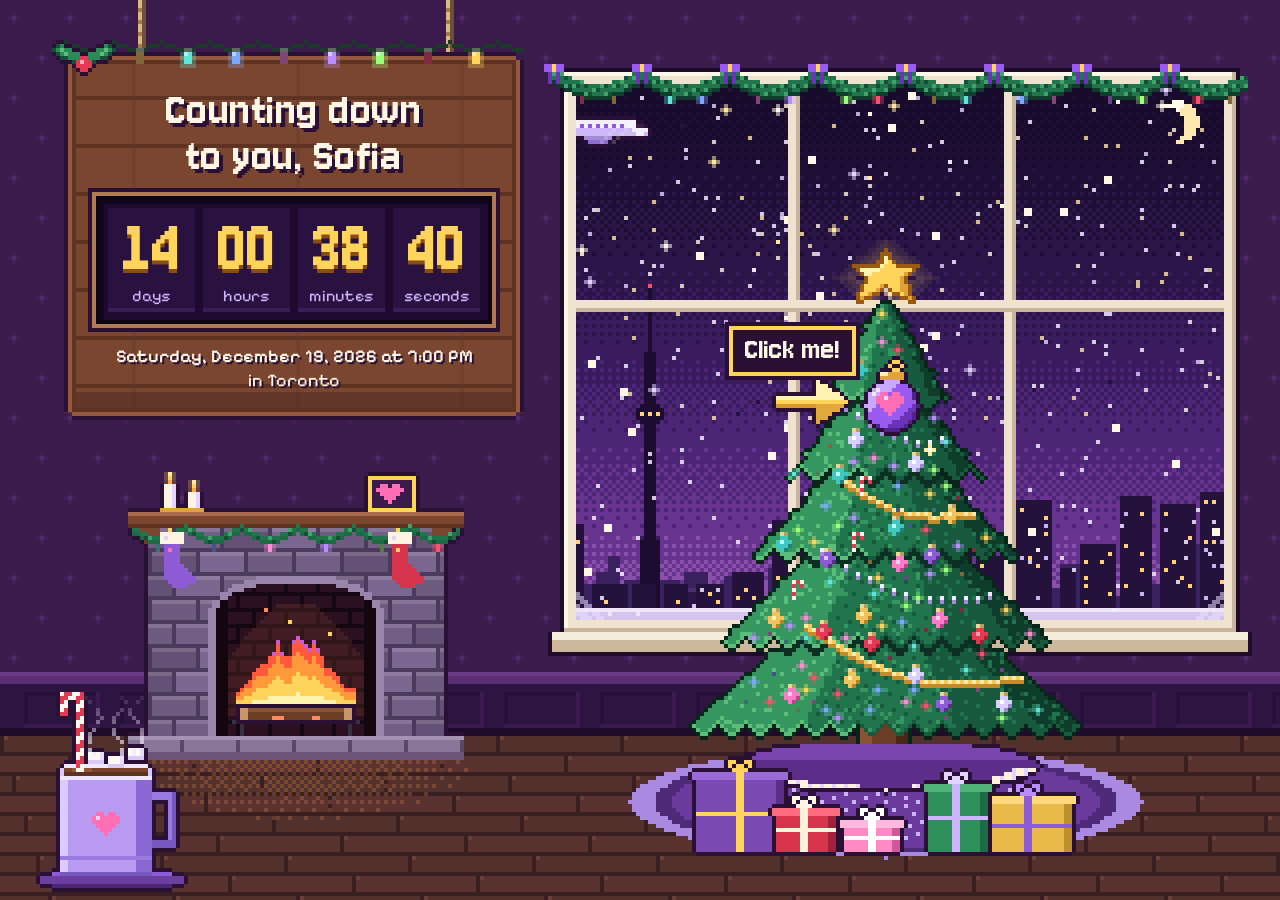
==== commit 7bf926fc: "Add a fireplace to the Christmas room Stone fireplace with animated fire, stockings, candles and fir" ====
--- a/index.html
+++ b/index.html
@@ -33,6 +33,8 @@
       <canvas class="sign-holly" id="sign-holly" aria-hidden="true"></canvas>
     </section>
 
+    <canvas class="fireplace" id="fireplace" aria-hidden="true"></canvas>
+
     <div class="tree" id="tree">
       <canvas id="tree-canvas" aria-hidden="true"></canvas>
       <canvas class="sparkles" id="sparkles" aria-hidden="true"></canvas>
--- a/styles.css
+++ b/styles.css
@@ -231,6 +231,8 @@
   50% { transform: translateX(calc(var(--s) * 2)); }
 }
 
+.fireplace { position: absolute; z-index: 2; pointer-events: none; }
+
 .mug { position: absolute; z-index: 5; pointer-events: none; }
 
 .fx { position: fixed; inset: 0 auto auto 0; z-index: 6; pointer-events: none; }
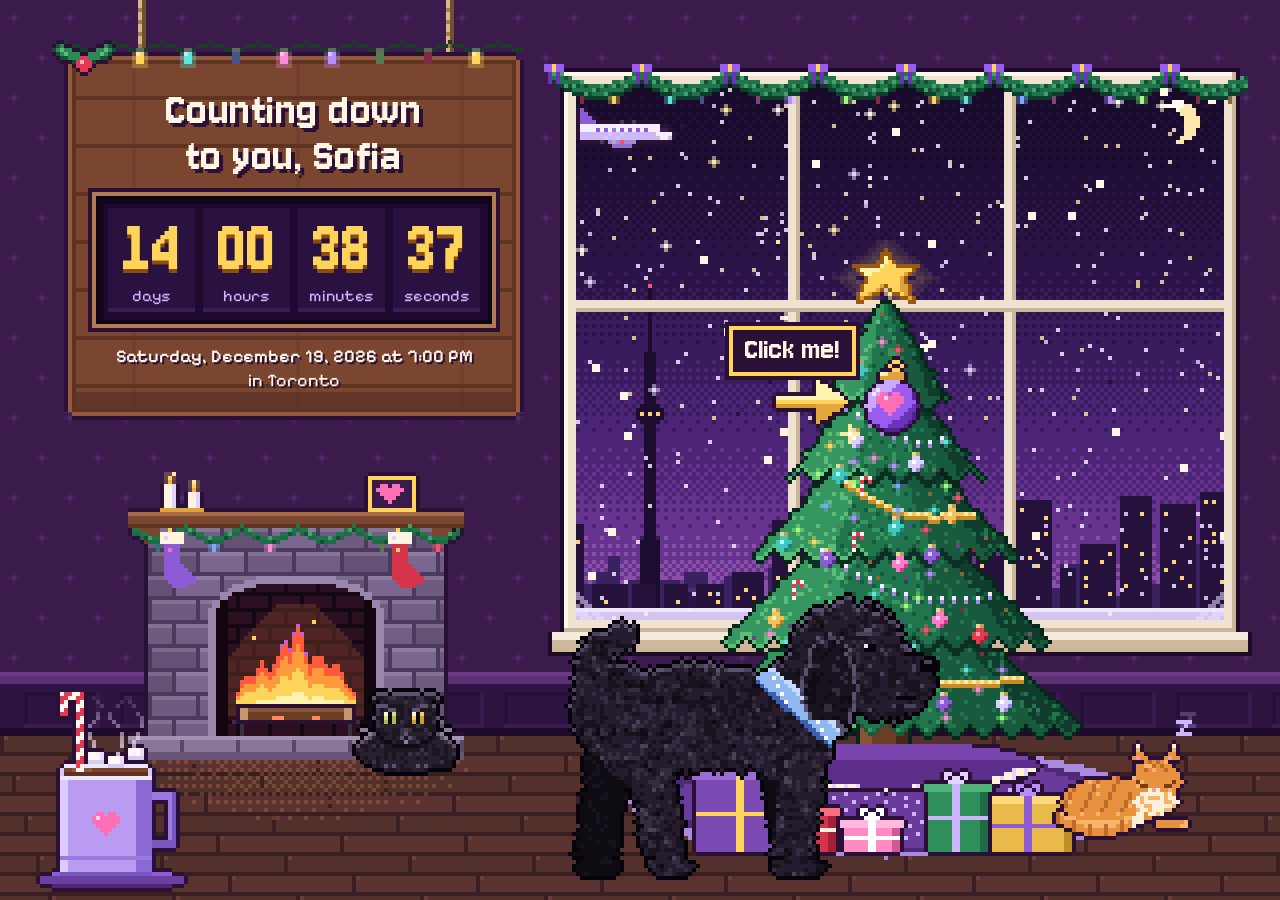
==== commit f990388b: "Add Sef, Chai and Flash to the Christmas room Sef the orange Maine Coon naps by the tree, Chai the b" ====
--- a/index.html
+++ b/index.html
@@ -49,6 +49,11 @@
       <canvas id="arrow-canvas"></canvas>
     </div>
 
+    <button class="pet" id="pet-chai" type="button" aria-label="Chai, the black cat"><canvas aria-hidden="true"></canvas></button>
+    <button class="pet" id="pet-sef" type="button" aria-label="Sef, the orange cat"><canvas aria-hidden="true"></canvas></button>
+    <button class="pet" id="pet-flash" type="button" aria-label="Flash, the dog"><canvas aria-hidden="true"></canvas></button>
+    <p class="pet-tag" id="pet-tag" aria-live="polite"></p>
+
     <canvas class="mug" id="mug" aria-hidden="true"></canvas>
   </main>
 
--- a/styles.css
+++ b/styles.css
@@ -233,6 +233,52 @@
 
 .fireplace { position: absolute; z-index: 2; pointer-events: none; }
 
+/* ---------- Pets ---------- */
+.pet {
+  position: absolute;
+  z-index: 4;
+  display: block;
+  padding: 0;
+  border: 0;
+  background: none;
+  cursor: pointer;
+  -webkit-tap-highlight-color: transparent;
+}
+.pet:focus-visible { outline: var(--s) dashed var(--gold); outline-offset: var(--s); }
+.pet canvas.flip { transform: scaleX(-1); }
+#pet-flash { z-index: 5; }
+
+.pet-tag {
+  position: absolute;
+  z-index: 6;
+  margin: 0;
+  padding: calc(var(--s) * 1) calc(var(--s) * 3) calc(var(--s) * 1.5);
+  font-family: var(--display);
+  font-size: max(20px, calc(var(--s) * 7));
+  line-height: 1;
+  white-space: nowrap;
+  color: var(--cream);
+  background: var(--plum-night);
+  box-shadow: 0 0 0 var(--s) var(--lavender), 0 0 0 calc(var(--s) * 2) var(--outline);
+  transform: translateX(-50%);
+  pointer-events: none;
+  opacity: 0;
+  visibility: hidden;
+}
+.pet-tag.show { opacity: 1; visibility: visible; animation: tag-pop .24s steps(2) both; }
+.pet-tag::after {
+  content: '';
+  position: absolute;
+  left: 50%;
+  top: 100%;
+  width: calc(var(--s) * 2);
+  height: calc(var(--s) * 2);
+  margin-left: calc(var(--s) * -1);
+  background: var(--lavender);
+  box-shadow: 0 var(--s) 0 var(--outline);
+}
+@keyframes tag-pop { from { transform: translate(-50%, calc(var(--s) * 2)); } to { transform: translateX(-50%); } }
+
 .mug { position: absolute; z-index: 5; pointer-events: none; }
 
 .fx { position: fixed; inset: 0 auto auto 0; z-index: 6; pointer-events: none; }
